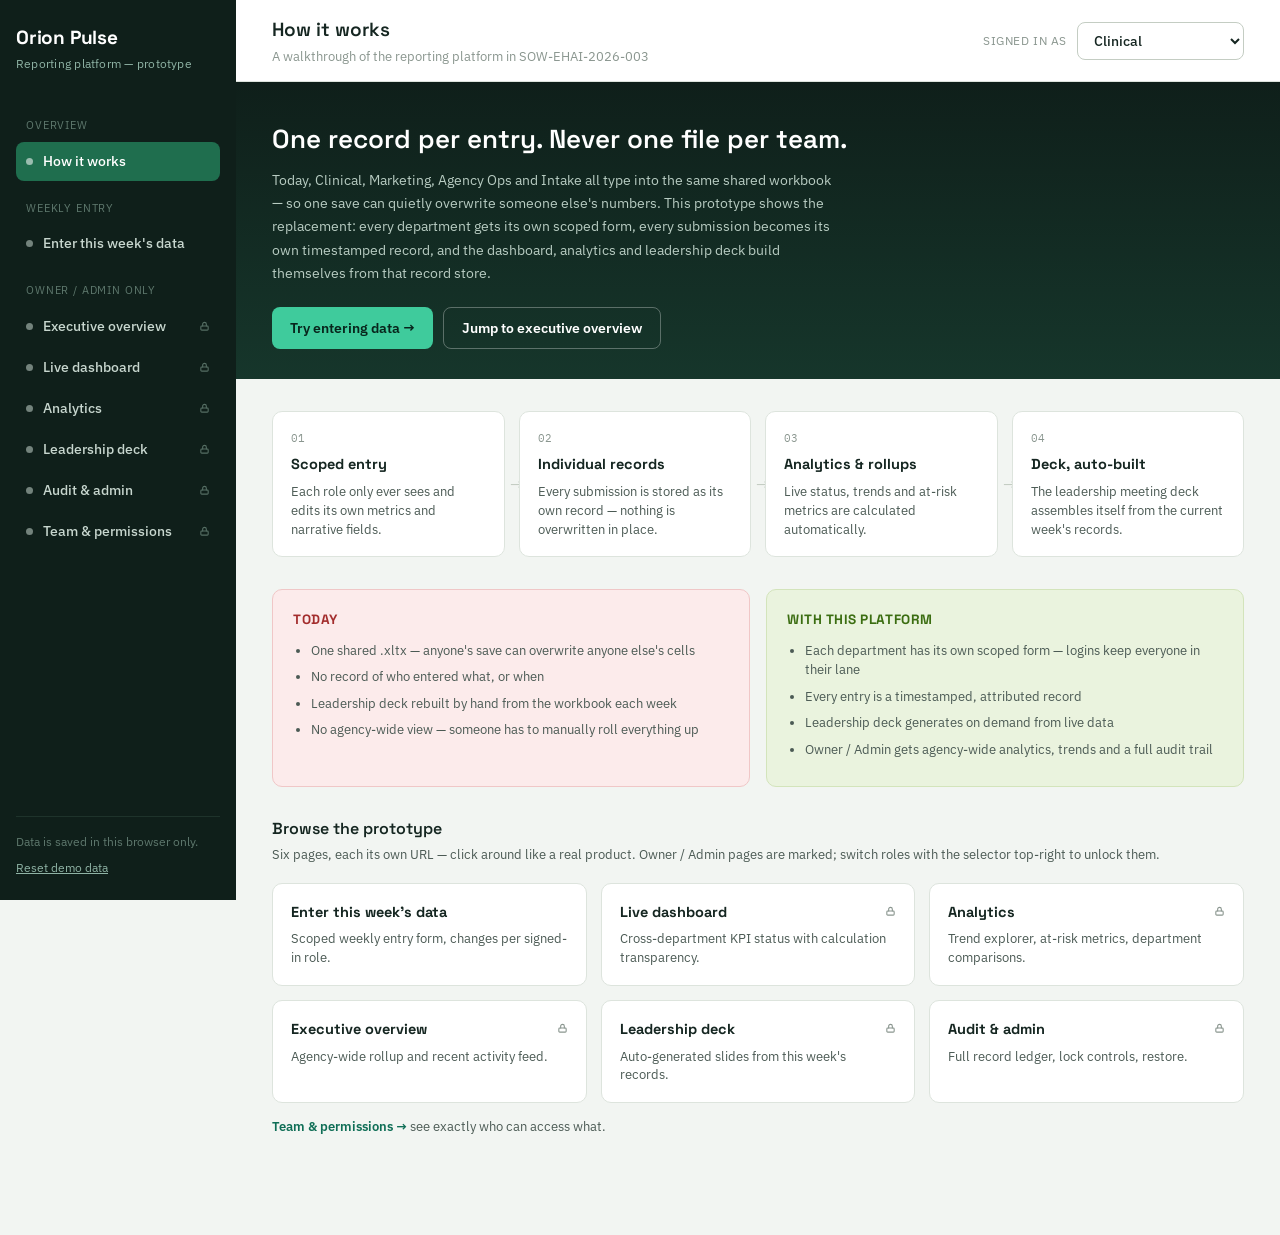
==== index.html @ e0445e0f "first commit" ====
<!DOCTYPE html>
<html lang="en">
<head>
<meta charset="UTF-8">
<meta name="viewport" content="width=device-width, initial-scale=1.0">
<title>Orion Pulse — How it works</title>
<link rel="stylesheet" href="shared/styles.css">
</head>
<body>
<div class="app">
  <aside class="sidebar">
    <a href="index.html" class="brand">Orion Pulse</a>
    <div class="brand-sub">Reporting platform — prototype</div>

    <div class="nav-group-label">Overview</div>
    <a href="index.html" class="nav-item active" data-page="index"><span class="nav-label-wrap"><span class="nav-dot"></span> How it works</span></a>

    <div class="nav-group-label">Weekly entry</div>
    <a href="entry.html" class="nav-item" data-page="entry"><span class="nav-label-wrap"><span class="nav-dot"></span> Enter this week's data</span></a>

    <div class="nav-group-label">Owner / admin only</div>
    <a href="execoverview.html" class="nav-item" data-page="execoverview"><span class="nav-label-wrap"><span class="nav-dot"></span> Executive overview</span><span class="lock-slot"></span></a>
    <a href="dashboard.html" class="nav-item" data-page="dashboard"><span class="nav-label-wrap"><span class="nav-dot"></span> Live dashboard</span><span class="lock-slot"></span></a>
    <a href="analytics.html" class="nav-item" data-page="analytics"><span class="nav-label-wrap"><span class="nav-dot"></span> Analytics</span><span class="lock-slot"></span></a>
    <a href="deck.html" class="nav-item" data-page="deck"><span class="nav-label-wrap"><span class="nav-dot"></span> Leadership deck</span><span class="lock-slot"></span></a>
    <a href="audit.html" class="nav-item" data-page="audit"><span class="nav-label-wrap"><span class="nav-dot"></span> Audit &amp; admin</span><span class="lock-slot"></span></a>
    <a href="team.html" class="nav-item" data-page="team"><span class="nav-label-wrap"><span class="nav-dot"></span> Team &amp; permissions</span><span class="lock-slot"></span></a>

    <div class="sidebar-foot">
      Data is saved in this browser only.<br>
      <button class="reset-link" id="resetDemoBtn">Reset demo data</button>
    </div>
  </aside>

  <div class="main">
    <div class="topbar">
      <div>
        <h1>How it works</h1>
        <div class="sub">A walkthrough of the reporting platform in SOW-EHAI-2026-003</div>
      </div>
      <div class="role-switch">
        <span id="adminBadge" class="chip owner" style="display:none;"><span class="mono-dot">O</span>Super admin access</span>
        <label for="roleSelect">Signed in as</label>
        <select id="roleSelect">
          <option value="clinical">Clinical</option>
          <option value="marketing">Marketing</option>
          <option value="agency">Agency Operations</option>
          <option value="intake">Intake</option>
          <option value="owner">Owner / Admin</option>
        </select>
      </div>
    </div>

    <div class="content">
      <div class="hero">
        <h2>One record per entry. Never one file per team.</h2>
        <p>Today, Clinical, Marketing, Agency Ops and Intake all type into the same shared workbook — so one save can quietly overwrite someone else's numbers. This prototype shows the replacement: every department gets its own scoped form, every submission becomes its own timestamped record, and the dashboard, analytics and leadership deck build themselves from that record store.</p>
        <div class="cta">
          <a class="btn btn-primary" href="entry.html">Try entering data →</a>
          <a class="btn btn-ghost" href="execoverview.html">Jump to executive overview</a>
        </div>
      </div>

      <div class="flow">
        <div class="flow-step"><div class="num">01</div><h3>Scoped entry</h3><p>Each role only ever sees and edits its own metrics and narrative fields.</p><div class="flow-arrow">→</div></div>
        <div class="flow-step"><div class="num">02</div><h3>Individual records</h3><p>Every submission is stored as its own record — nothing is overwritten in place.</p><div class="flow-arrow">→</div></div>
        <div class="flow-step"><div class="num">03</div><h3>Analytics &amp; rollups</h3><p>Live status, trends and at-risk metrics are calculated automatically.</p><div class="flow-arrow">→</div></div>
        <div class="flow-step"><div class="num">04</div><h3>Deck, auto-built</h3><p>The leadership meeting deck assembles itself from the current week's records.</p></div>
      </div>

      <div class="problem-solution">
        <div class="ps-card problem">
          <h3>Today</h3>
          <ul>
            <li>One shared .xltx — anyone's save can overwrite anyone else's cells</li>
            <li>No record of who entered what, or when</li>
            <li>Leadership deck rebuilt by hand from the workbook each week</li>
            <li>No agency-wide view — someone has to manually roll everything up</li>
          </ul>
        </div>
        <div class="ps-card solution">
          <h3>With this platform</h3>
          <ul>
            <li>Each department has its own scoped form — logins keep everyone in their lane</li>
            <li>Every entry is a timestamped, attributed record</li>
            <li>Leadership deck generates on demand from live data</li>
            <li>Owner / Admin gets agency-wide analytics, trends and a full audit trail</li>
          </ul>
        </div>
      </div>

      <h3 class="section-title" style="margin-top:30px;">Browse the prototype</h3>
      <p class="section-desc">Six pages, each its own URL — click around like a real product. Owner / Admin pages are marked; switch roles with the selector top-right to unlock them.</p>
      <div class="page-grid">
        <a class="page-card" href="entry.html"><h3>Enter this week's data</h3><p>Scoped weekly entry form, changes per signed-in role.</p></a>
        <a class="page-card" href="dashboard.html"><h3>Live dashboard <span class="pc-lock" data-page="dashboard"></span></h3><p>Cross-department KPI status with calculation transparency.</p></a>
        <a class="page-card" href="analytics.html"><h3>Analytics <span class="pc-lock" data-page="analytics"></span></h3><p>Trend explorer, at-risk metrics, department comparisons.</p></a>
        <a class="page-card" href="execoverview.html"><h3>Executive overview <span class="pc-lock" data-page="execoverview"></span></h3><p>Agency-wide rollup and recent activity feed.</p></a>
        <a class="page-card" href="deck.html"><h3>Leadership deck <span class="pc-lock" data-page="deck"></span></h3><p>Auto-generated slides from this week's records.</p></a>
        <a class="page-card" href="audit.html"><h3>Audit &amp; admin <span class="pc-lock" data-page="audit"></span></h3><p>Full record ledger, lock controls, restore.</p></a>
      </div>
      <p class="section-desc" style="margin-top:14px;"><a href="team.html" style="color:var(--clinical); font-weight:600; text-decoration:none;">Team &amp; permissions →</a> see exactly who can access what.</p>
    </div>
  </div>
</div>

<div id="toast"><span class="dot"></span><span id="toastText"></span></div>

<script src="shared/app.js"></script>
<script>
initChrome();
function refreshCardLocks(){
  document.querySelectorAll('.pc-lock').forEach(el=>{
    const p = el.dataset.page;
    el.innerHTML = (ADMIN_ONLY.includes(p) && state.role!=='owner') ? LOCK_SVG : '';
  });
}
refreshCardLocks();
document.getElementById('roleSelect').addEventListener('change', refreshCardLocks);
</script>
</body>
</html>
---- shared/styles.css ----
@import url('https://fonts.googleapis.com/css2?family=Space+Grotesk:wght@500;600;700&family=IBM+Plex+Sans:wght@400;500;600&family=IBM+Plex+Mono:wght@400;500&display=swap');

:root{
  --ink:#152621;
  --ink-soft:#4B5A54;
  --ink-faint:#8A968F;
  --bg:#F2F5F2;
  --card:#FFFFFF;
  --border:#DDE4DD;
  --border-strong:#C4CDC3;

  --clinical:#0F6E56;   --clinical-bg:#E1F5EE;
  --marketing:#B0501F;  --marketing-bg:#FAECE1;
  --agency:#4A3F9E;     --agency-bg:#ECEAFB;
  --intake:#99305A;     --intake-bg:#FBEAF0;
  --owner:#856000;      --owner-bg:#FBF3DD;

  --good:#3B6D11; --good-bg:#EAF3DE;
  --watch:#8A5A0B; --watch-bg:#FAEEDA;
  --bad:#A32D2D; --bad-bg:#FCEBEB;
  --neutral:#8A968F; --neutral-bg:#EDF0ED;

  --radius:10px;
  --shadow:0 1px 2px rgba(21,38,33,0.06), 0 4px 16px rgba(21,38,33,0.05);
}

*{box-sizing:border-box;}
html,body{margin:0;padding:0;}
body{
  font-family:'IBM Plex Sans',sans-serif;
  background:var(--bg);
  color:var(--ink);
  font-size:15px;
  line-height:1.5;
}
h1,h2,h3,.brand{font-family:'Space Grotesk',sans-serif;}
.mono{font-family:'IBM Plex Mono',monospace;}
a{color:inherit;}

.app{display:flex; min-height:100vh;}

/* ---------- SIDEBAR ---------- */
.sidebar{
  width:236px; flex-shrink:0;
  background:#0F1F1A;
  color:#EAF0EC;
  padding:24px 16px;
  display:flex; flex-direction:column;
  position:sticky; top:0; height:100vh;
}
.brand{font-size:19px; font-weight:700; color:#fff; letter-spacing:-0.01em; margin-bottom:2px; text-decoration:none; display:block;}
.brand-sub{font-size:11.5px; color:#8FB3A5; margin-bottom:28px; letter-spacing:0.02em;}
.nav-group-label{font-size:10.5px; text-transform:uppercase; letter-spacing:0.08em; color:#5E786D; margin:18px 0 8px 10px;}
.nav-item{
  display:flex; align-items:center; justify-content:space-between; gap:10px;
  padding:9px 10px; border-radius:8px; cursor:pointer; text-decoration:none;
  color:#C7D6CE; font-size:14px; font-weight:500;
  margin-bottom:2px; transition:background .12s;
}
.nav-item:hover{background:#1A3129;}
.nav-item.active{background:#1F6E4E; color:#fff;}
.nav-label-wrap{display:flex; align-items:center; gap:10px;}
.nav-dot{width:7px;height:7px;border-radius:50%;background:currentColor;opacity:.55;flex-shrink:0;}
.lock-slot{margin-left:auto; display:inline-flex; color:#5E786D; opacity:.9;}
.lock-slot svg{display:block;}
.sidebar-foot{margin-top:auto; padding-top:16px; border-top:1px solid #1E332B; font-size:11.5px; color:#5E786D;}
.reset-link{
  display:inline-block; margin-top:10px; font-size:11.5px; color:#8FB3A5; cursor:pointer; background:none; border:none;
  padding:0; text-decoration:underline; font-family:'IBM Plex Sans',sans-serif;
}

/* ---------- TOPBAR ---------- */
.main{flex:1; min-width:0;}
.topbar{
  display:flex; align-items:center; justify-content:space-between;
  padding:16px 36px; background:var(--card); border-bottom:1px solid var(--border);
  position:sticky; top:0; z-index:5;
}
.topbar h1{font-size:19px; margin:0; font-weight:600;}
.topbar .sub{font-size:12.5px; color:var(--ink-faint); margin-top:2px;}
.role-switch{display:flex; align-items:center; gap:10px;}
.role-switch label{font-size:11.5px; color:var(--ink-faint); text-transform:uppercase; letter-spacing:.05em;}
select#roleSelect{
  font-family:'IBM Plex Sans',sans-serif; font-size:13.5px; font-weight:500;
  padding:8px 12px; border-radius:8px; border:1px solid var(--border-strong);
  background:#fff; color:var(--ink); cursor:pointer;
}
#adminBadge{margin-right:2px;}

.content{padding:32px 36px 80px; max-width:1080px;}

/* ---------- CHIPS ---------- */
.chip{
  display:inline-flex; align-items:center; gap:6px;
  padding:4px 10px 4px 6px; border-radius:99px; font-size:12.5px; font-weight:600;
}
.chip .mono-dot{
  width:18px;height:18px;border-radius:50%;display:flex;align-items:center;justify-content:center;
  font-size:10px; font-weight:700; color:#fff; font-family:'Space Grotesk',sans-serif;
}
.chip.clinical{background:var(--clinical-bg); color:var(--clinical);}
.chip.clinical .mono-dot{background:var(--clinical);}
.chip.marketing{background:var(--marketing-bg); color:var(--marketing);}
.chip.marketing .mono-dot{background:var(--marketing);}
.chip.agency{background:var(--agency-bg); color:var(--agency);}
.chip.agency .mono-dot{background:var(--agency);}
.chip.intake{background:var(--intake-bg); color:var(--intake);}
.chip.intake .mono-dot{background:var(--intake);}
.chip.owner{background:var(--owner-bg); color:var(--owner);}
.chip.owner .mono-dot{background:var(--owner);}

/* ---------- CARDS ---------- */
.card{background:var(--card); border:1px solid var(--border); border-radius:var(--radius); box-shadow:var(--shadow);}
.card-pad{padding:24px;}
.section-title{font-size:16px; font-weight:600; margin:0 0 4px;}
.section-desc{font-size:13px; color:var(--ink-soft); margin:0 0 18px;}

/* ---------- OVERVIEW ---------- */
.hero{padding:38px 36px 30px; background:linear-gradient(180deg,#0F1F1A 0%, #16362B 100%); color:#fff; margin:-32px -36px 32px;}
.hero h2{font-size:26px; margin:0 0 10px; font-weight:600; max-width:640px;}
.hero p{font-size:14px; color:#B8CCC2; max-width:560px; margin:0 0 22px; line-height:1.65;}
.hero .cta{display:inline-flex; gap:10px;}
.btn{
  font-family:'IBM Plex Sans',sans-serif; font-size:13.5px; font-weight:600;
  padding:10px 18px; border-radius:8px; border:none; cursor:pointer; transition:opacity .12s, transform .12s;
  text-decoration:none; display:inline-flex; align-items:center;
}
.btn:active{transform:scale(.98);}
.btn-primary{background:#3FCB9C; color:#08251C;}
.btn-primary:hover{opacity:.9;}
.btn-ghost{background:transparent; color:#fff; border:1px solid rgba(255,255,255,.3);}
.btn-ghost:hover{background:rgba(255,255,255,.08);}

.flow{display:grid; grid-template-columns:repeat(4,1fr); gap:14px; margin-bottom:32px;}
.flow-step{background:var(--card); border:1px solid var(--border); border-radius:var(--radius); padding:18px; position:relative;}
.flow-step .num{font-family:'IBM Plex Mono',monospace; font-size:11px; color:var(--ink-faint); margin-bottom:8px;}
.flow-step h3{font-size:14.5px; margin:0 0 6px;}
.flow-step p{font-size:12.5px; color:var(--ink-soft); margin:0;}
.flow-arrow{position:absolute; right:-19px; top:50%; transform:translateY(-50%); color:var(--border-strong); font-size:16px;}

.problem-solution{display:grid; grid-template-columns:1fr 1fr; gap:16px; margin-bottom:8px;}
.ps-card{border-radius:var(--radius); padding:20px;}
.ps-card.problem{background:var(--bad-bg); border:1px solid #F0C7C7;}
.ps-card.solution{background:var(--good-bg); border:1px solid #D3E4BB;}
.ps-card h3{font-size:13.5px; margin:0 0 10px; text-transform:uppercase; letter-spacing:.04em;}
.ps-card.problem h3{color:var(--bad);}
.ps-card.solution h3{color:var(--good);}
.ps-card ul{margin:0; padding-left:18px; font-size:13px; color:var(--ink-soft);}
.ps-card li{margin-bottom:7px;}

.page-grid{display:grid; grid-template-columns:repeat(3,1fr); gap:14px; margin-top:8px;}
.page-card{
  background:var(--card); border:1px solid var(--border); border-radius:var(--radius); padding:18px;
  text-decoration:none; color:var(--ink); display:block; transition:border-color .12s, transform .12s;
}
.page-card:hover{border-color:var(--border-strong); transform:translateY(-1px);}
.page-card .pc-lock{float:right; color:var(--ink-faint);}
.page-card h3{font-size:14.5px; margin:0 0 6px;}
.page-card p{font-size:12.5px; color:var(--ink-soft); margin:0;}

/* ---------- ENTRY FORM ---------- */
.scope-banner{
  display:flex; align-items:center; gap:10px; padding:12px 16px; border-radius:8px; margin-bottom:22px; font-size:13px;
}
.metric-grid{display:grid; grid-template-columns:1fr 1fr; gap:14px; margin-bottom:26px;}
.metric-field{border:1px solid var(--border); border-radius:8px; padding:14px 16px;}
.metric-field label{display:block; font-size:12.5px; font-weight:600; margin-bottom:3px;}
.metric-field .goal{font-size:11.5px; color:var(--ink-faint); margin-bottom:8px;}
.metric-field input{
  width:100%; font-family:'IBM Plex Mono',monospace; font-size:15px; font-weight:500;
  padding:8px 10px; border:1px solid var(--border-strong); border-radius:6px; color:var(--ink);
}
.metric-field input:focus{outline:2px solid #9FD9C1; outline-offset:1px;}

.narrative-field{margin-bottom:14px;}
.narrative-field label{display:block; font-size:12.5px; font-weight:600; margin-bottom:6px;}
.narrative-field textarea{
  width:100%; font-family:'IBM Plex Sans',sans-serif; font-size:13.5px;
  padding:10px 12px; border:1px solid var(--border-strong); border-radius:8px; resize:vertical; min-height:56px;
}
.narrative-field textarea:focus{outline:2px solid #9FD9C1; outline-offset:1px;}

.form-actions{display:flex; align-items:center; gap:12px; margin-top:20px;}

.ledger{margin-top:34px;}
.ledger-row{
  display:grid; grid-template-columns:100px 130px 1fr 90px; gap:12px; align-items:center;
  padding:10px 4px; border-bottom:1px solid var(--border); font-size:12.5px;
}
.ledger-row:last-child{border-bottom:none;}
.ledger-time{color:var(--ink-faint); font-family:'IBM Plex Mono',monospace; font-size:11.5px;}
.ledger-empty{color:var(--ink-faint); font-size:13px; padding:20px 4px; text-align:center;}

/* ---------- DASHBOARD ---------- */
.dept-block{margin-bottom:22px;}
.dept-head{display:flex; align-items:center; gap:10px; margin-bottom:10px;}
.metric-table{width:100%; border-collapse:collapse;}
.metric-table th{
  text-align:left; font-size:11px; text-transform:uppercase; letter-spacing:.04em; color:var(--ink-faint);
  padding:6px 10px; border-bottom:1px solid var(--border-strong); font-weight:600;
}
.metric-table td{padding:10px 10px; border-bottom:1px solid var(--border); font-size:13px;}
.metric-table tr:last-child td{border-bottom:none;}
.status-pill{display:inline-block; padding:3px 9px; border-radius:99px; font-size:11px; font-weight:600;}
.status-pill.good{background:var(--good-bg); color:var(--good);}
.status-pill.watch{background:var(--watch-bg); color:var(--watch);}
.status-pill.bad{background:var(--bad-bg); color:var(--bad);}
.status-pill.neutral{background:var(--neutral-bg); color:var(--neutral);}

/* ---------- LOCK / RESTRICTED ---------- */
.restricted{text-align:center; padding:44px 32px;}
.restricted .lock-badge{
  width:44px; height:44px; border-radius:50%; background:var(--owner-bg); color:var(--owner);
  display:flex; align-items:center; justify-content:center; margin:0 auto 16px;
}
.restricted h3{font-size:16px; margin:0 0 8px;}
.restricted p{font-size:13px; color:var(--ink-soft); max-width:380px; margin:0 auto 20px;}

/* ---------- SUMMARY CARDS ---------- */
.summary-grid{display:grid; grid-template-columns:repeat(5,1fr); gap:12px; margin-bottom:26px;}
.summary-card{background:var(--card); border:1px solid var(--border); border-radius:var(--radius); padding:16px 18px;}
.summary-card .v{font-family:'Space Grotesk',sans-serif; font-size:26px; font-weight:600; line-height:1.1;}
.summary-card .l{font-size:11.5px; color:var(--ink-soft); margin-top:5px;}
.summary-card.accent .v{color:var(--good);}

/* ---------- COMPARISON / MATRIX TABLES ---------- */
.comparison-table{width:100%; border-collapse:collapse;}
.comparison-table th{
  text-align:left; font-size:11px; text-transform:uppercase; letter-spacing:.04em; color:var(--ink-faint);
  padding:8px 10px; border-bottom:1px solid var(--border-strong); font-weight:600;
}
.comparison-table td{padding:12px 10px; border-bottom:1px solid var(--border); font-size:13px; vertical-align:middle;}
.comparison-table tr:last-child td{border-bottom:none;}

.matrix-table{width:100%; border-collapse:collapse;}
.matrix-table th, .matrix-table td{padding:10px; text-align:center; font-size:12.5px; border-bottom:1px solid var(--border);}
.matrix-table th{color:var(--ink-faint); font-size:11px; text-transform:uppercase; letter-spacing:.03em; border-bottom:1px solid var(--border-strong);}
.matrix-table td:first-child, .matrix-table th:first-child{text-align:left; font-weight:500;}
.matrix-yes{color:var(--good); font-weight:700;}
.matrix-no{color:var(--border-strong);}

/* ---------- SPARKLINE / TREND ---------- */
.sparkline{display:flex; align-items:flex-end; gap:3px; height:34px; width:96px;}
.sparkline.mini{height:28px; width:84px;}
.sparkline.big{height:64px; width:100%; gap:4px;}
.spark-bar{flex:1; background:var(--good); border-radius:2px 2px 0 0; opacity:.75; min-height:4px;}
.spark-bar.watch{background:var(--watch);}
.spark-bar.bad{background:var(--bad);}

.trend-card{border:1px solid var(--border); border-radius:10px; padding:16px;}
.trend-card .th-row{display:flex; justify-content:space-between; align-items:flex-start; margin-bottom:10px;}
.trend-card .delta{font-size:11.5px; font-weight:600; padding:2px 8px; border-radius:99px;}
.trend-card .delta.up{background:var(--good-bg); color:var(--good);}
.trend-card .delta.down{background:var(--bad-bg); color:var(--bad);}
.trend-card .delta.flat{background:var(--neutral-bg); color:var(--neutral);}
.trend-grid{display:grid; grid-template-columns:1fr 1fr; gap:14px;}

.risk-row{display:grid; grid-template-columns:170px 1fr 90px 90px 40px; gap:12px; align-items:center; padding:11px 4px; border-bottom:1px solid var(--border); font-size:12.5px;}
.risk-row:last-child{border-bottom:none;}

.filter-row{display:flex; align-items:center; gap:10px; margin-bottom:20px;}
.filter-row label{font-size:12px; color:var(--ink-soft); font-weight:500;}
.filter-row select{
  font-family:'IBM Plex Sans',sans-serif; font-size:13px; padding:7px 10px; border-radius:7px;
  border:1px solid var(--border-strong); background:#fff; color:var(--ink);
}

/* ---------- TEAM PAGE ---------- */
.role-card{border:1px solid var(--border); border-radius:10px; padding:16px; margin-bottom:12px;}
.role-card .rc-head{display:flex; align-items:center; justify-content:space-between; margin-bottom:10px;}
.role-card ul{margin:0; padding-left:18px; font-size:12.5px; color:var(--ink-soft);}
.role-card li{margin-bottom:4px;}
.member-row{display:grid; grid-template-columns:1fr 150px 130px 150px; gap:12px; align-items:center; padding:11px 4px; border-bottom:1px solid var(--border); font-size:13px;}
.member-row:last-child{border-bottom:none;}
.member-row select{font-family:'IBM Plex Sans',sans-serif; font-size:12.5px; padding:5px 8px; border-radius:6px; border:1px solid var(--border-strong); background:#fff;}

/* ---------- DECK ---------- */
.deck-toolbar{display:flex; align-items:center; justify-content:space-between; margin-bottom:18px;}
.deck-stage{
  aspect-ratio:16/9; background:#0F1F1A; border-radius:14px; color:#fff; padding:44px 48px;
  display:flex; flex-direction:column; justify-content:center; position:relative; overflow:hidden;
}
.deck-stage .slide-label{position:absolute; top:20px; left:48px; font-family:'IBM Plex Mono',monospace; font-size:11px; color:#6E9184;}
.deck-stage h2{font-size:26px; margin:0 0 6px; font-weight:600;}
.deck-stage .deck-sub{font-size:13px; color:#8FB3A5; margin-bottom:22px;}
.deck-kpis{display:flex; gap:26px; margin-bottom:18px;}
.deck-kpi .v{font-family:'Space Grotesk',sans-serif; font-size:26px; font-weight:600;}
.deck-kpi .l{font-size:11px; color:#8FB3A5; text-transform:uppercase; letter-spacing:.04em;}
.deck-note{font-size:13px; color:#D6E5DE; line-height:1.6; max-width:520px;}
.deck-nav{display:flex; align-items:center; justify-content:center; gap:14px; margin-top:16px;}
.deck-dot{width:7px; height:7px; border-radius:50%; background:var(--border-strong); cursor:pointer;}
.deck-dot.active{background:var(--ink);}
.deck-arrow{
  width:34px; height:34px; border-radius:50%; border:1px solid var(--border-strong); background:#fff;
  cursor:pointer; font-size:15px; display:flex; align-items:center; justify-content:center;
}
.deck-arrow:hover{background:var(--bg);}

/* ---------- AUDIT ---------- */
.lock-bar{display:flex; align-items:center; justify-content:space-between; padding:16px 20px; margin-bottom:22px;}
.toggle{position:relative; width:38px; height:21px; background:var(--border-strong); border-radius:99px; cursor:pointer; transition:background .15s;}
.toggle.on{background:var(--good);}
.toggle .knob{position:absolute; top:2px; left:2px; width:17px; height:17px; background:#fff; border-radius:50%; transition:transform .15s;}
.toggle.on .knob{transform:translateX(17px);}
.audit-row{display:grid; grid-template-columns:120px 130px 1fr 140px 90px; gap:12px; align-items:center; padding:11px 4px; border-bottom:1px solid var(--border); font-size:12.5px;}
.audit-row.deleted{opacity:.55;}
.audit-row .restore-btn{
  font-size:11.5px; font-weight:600; color:var(--clinical); background:var(--clinical-bg);
  border:none; padding:5px 10px; border-radius:6px; cursor:pointer;
}

/* ---------- CALC BUTTON / MODAL ---------- */
.calc-btn{
  width:24px; height:24px; border-radius:6px; border:1px solid var(--border-strong); background:#fff;
  font-family:'IBM Plex Mono',monospace; font-size:11px; color:var(--ink-soft); cursor:pointer;
}
.calc-btn:hover{background:var(--bg); color:var(--ink);}
.modal-overlay{display:none; position:fixed; inset:0; background:rgba(15,31,26,0.5); align-items:center; justify-content:center; z-index:100; padding:20px;}
.modal-overlay.show{display:flex;}
.modal-box{background:#fff; border-radius:14px; width:100%; max-width:440px; padding:26px 26px 22px; box-shadow:0 20px 60px rgba(0,0,0,.25);}
.modal-head{display:flex; align-items:center; justify-content:space-between; margin-bottom:16px;}
.modal-head h3{font-size:16px; margin:0;}
.modal-close{background:none; border:none; font-size:20px; color:var(--ink-faint); cursor:pointer; line-height:1;}
.calc-chip{margin-bottom:16px;}
.calc-row{display:flex; justify-content:space-between; gap:16px; padding:9px 0; border-bottom:1px solid var(--border); font-size:12.5px;}
.calc-row:last-of-type{border-bottom:none;}
.calc-label{color:var(--ink-faint); flex-shrink:0; min-width:100px;}
.calc-history{margin-top:14px; padding-top:14px; border-top:1px dashed var(--border-strong);}

/* ---------- TOAST ---------- */
#toast{
  position:fixed; bottom:24px; left:50%; transform:translateX(-50%) translateY(20px);
  background:#0F1F1A; color:#fff; padding:13px 20px; border-radius:10px; font-size:13px;
  box-shadow:0 8px 24px rgba(0,0,0,.25); opacity:0; pointer-events:none; transition:all .25s;
  max-width:440px; z-index:50; display:flex; align-items:center; gap:10px;
}
#toast.show{opacity:1; transform:translateX(-50%) translateY(0);}
#toast .dot{width:8px;height:8px;border-radius:50%;background:#3FCB9C;flex-shrink:0;}

@media (max-width:880px){
  .sidebar{display:none;}
  .metric-grid, .problem-solution, .flow, .summary-grid, .trend-grid, .page-grid{grid-template-columns:1fr;}
  .flow-arrow{display:none;}
}
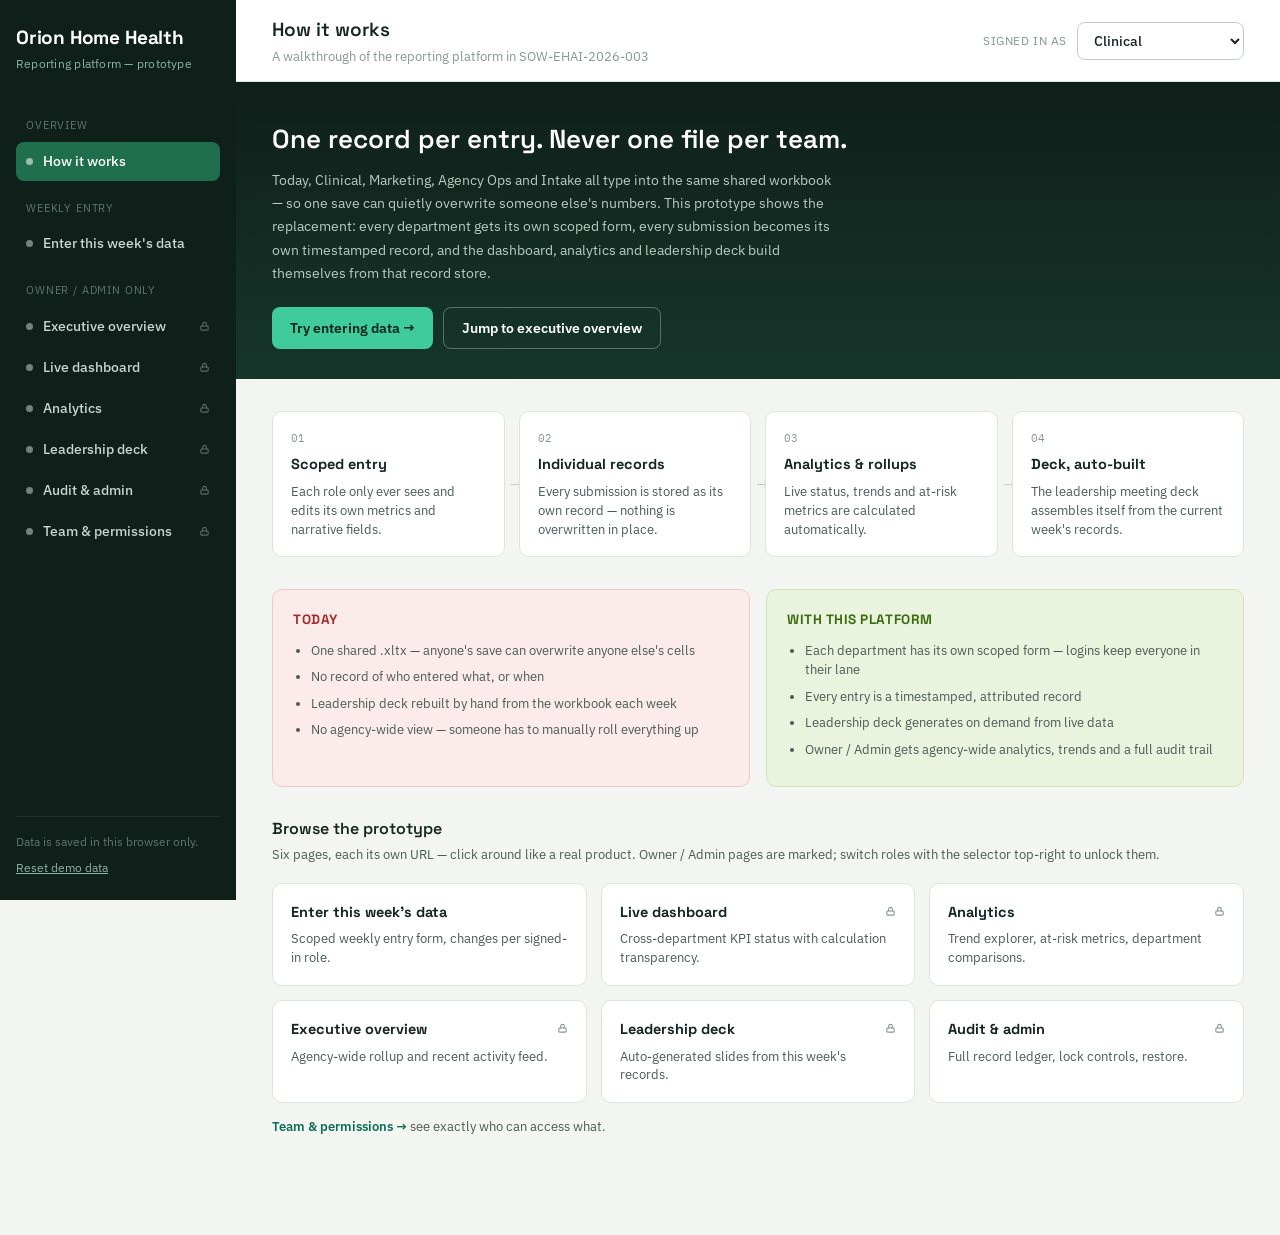
==== commit 7b3e62b8: "Update index.html" ====
--- a/index.html
+++ b/index.html
@@ -3,13 +3,13 @@
 <head>
 <meta charset="UTF-8">
 <meta name="viewport" content="width=device-width, initial-scale=1.0">
-<title>Orion Pulse — How it works</title>
+<title>Orion Home Health — How it works</title>
 <link rel="stylesheet" href="shared/styles.css">
 </head>
 <body>
 <div class="app">
   <aside class="sidebar">
-    <a href="index.html" class="brand">Orion Pulse</a>
+    <a href="index.html" class="brand">Orion Home Health</a>
     <div class="brand-sub">Reporting platform — prototype</div>
 
     <div class="nav-group-label">Overview</div>
